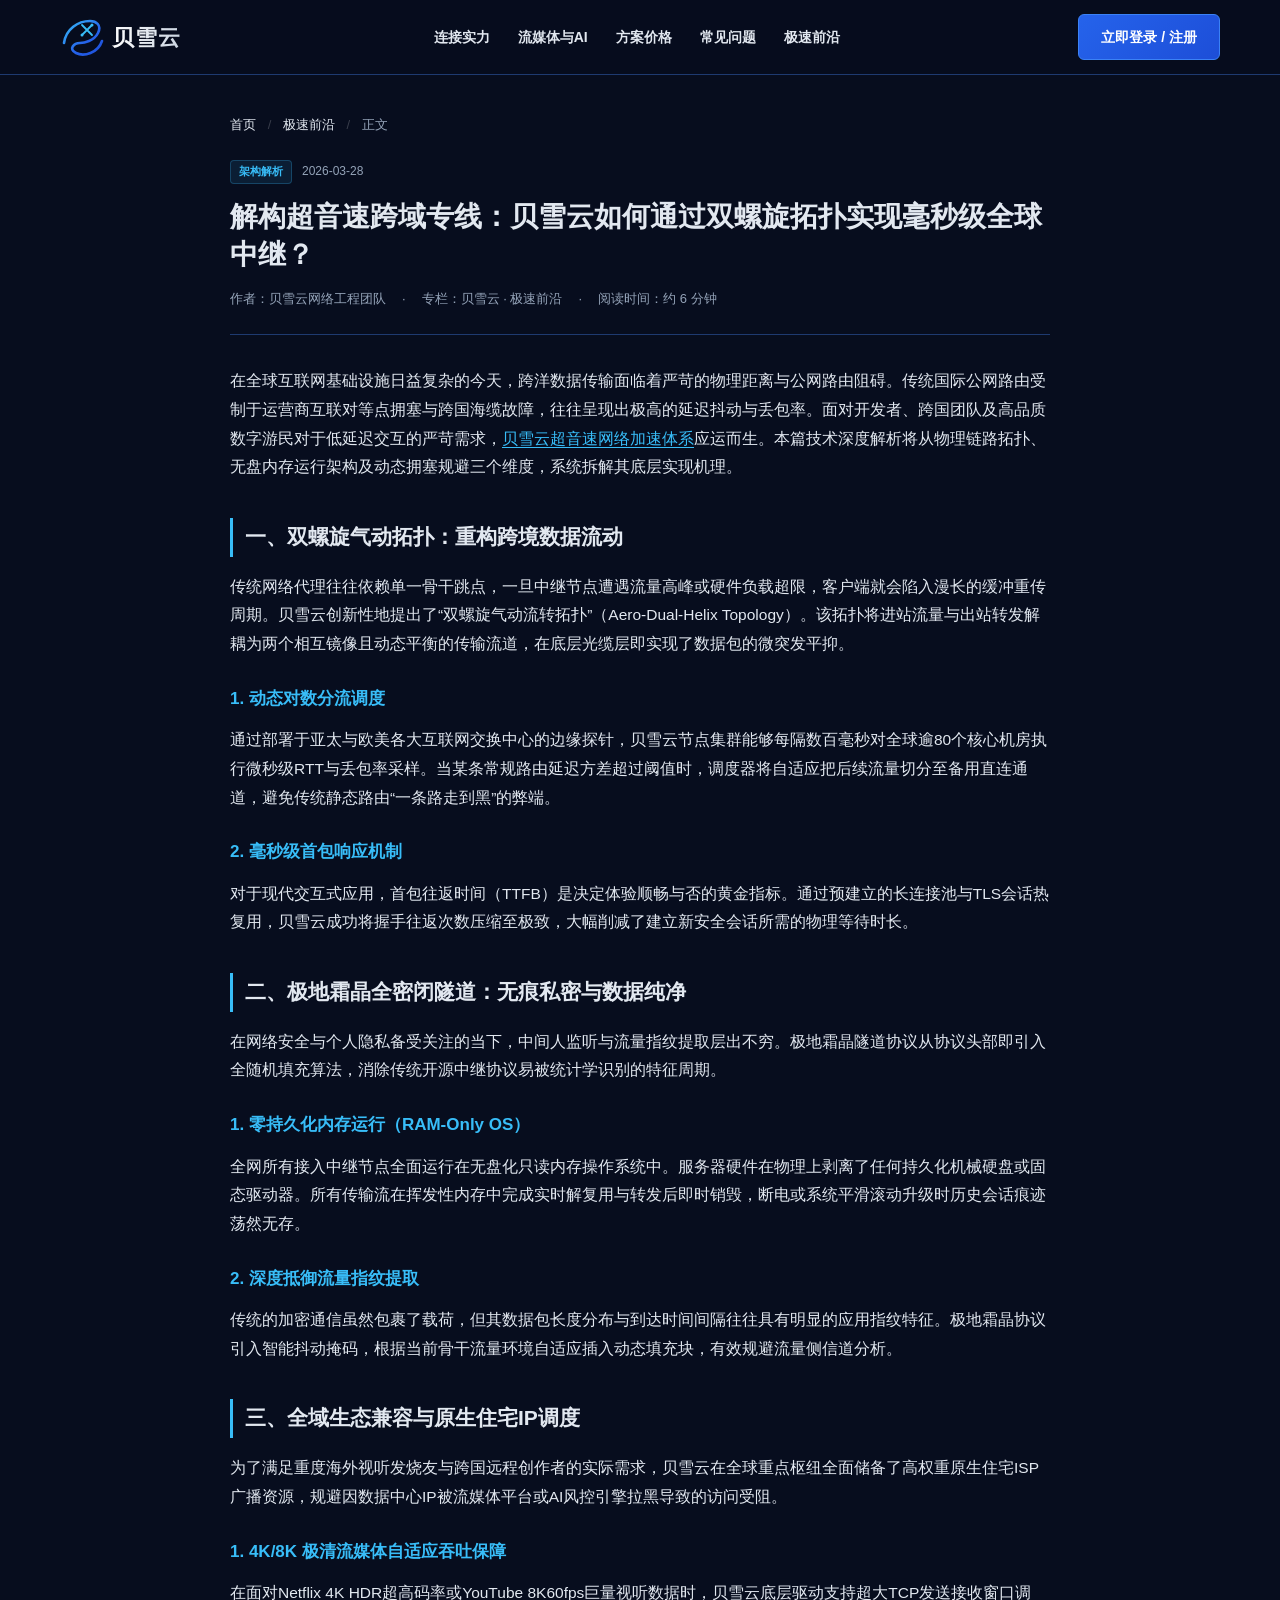
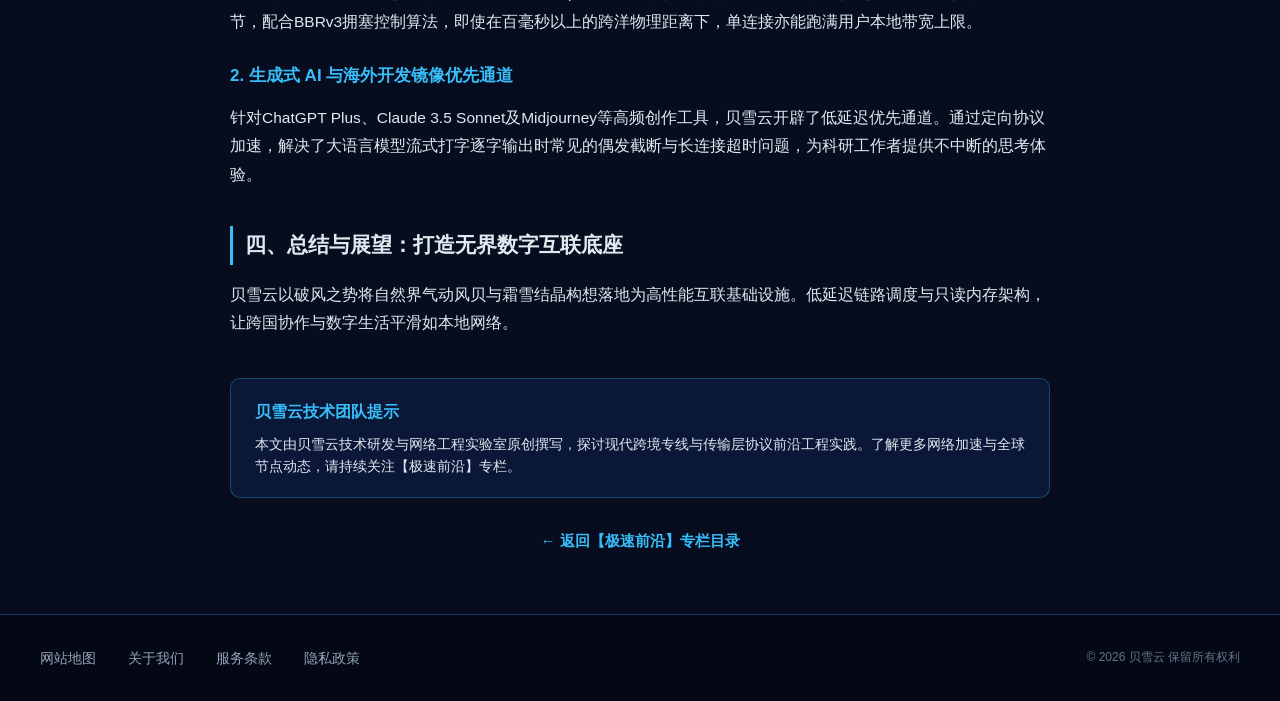
==== aerodynamic-backbone-relay-architecture.html @ 5a732603 "Initial release: beixueyun.autos landing page, SEO articles & sitemap infrastructure" ====
<!DOCTYPE html>
<html lang="zh-CN">
<head>
  <meta charset="UTF-8">
  <meta name="viewport" content="width=device-width, initial-scale=1.0">
  <title>解构超音速跨域专线：贝雪云如何通过双螺旋拓扑实现毫秒级全球中继？ - 贝雪云 极速前沿</title>
  <meta name="description" content="深入解析贝雪云双螺旋气动网络拓扑与极速霜晶专线架构，探索其在只读内存防护、低抖动跨境传输与流媒体AI支持下的底层工程实现。">
  <link rel="stylesheet" href="style.css">
</head>
<body>

  <header class="aero-navbar">
    <div class="aero-nav-container">
      <a href="index.html" class="logo-link" aria-label="贝雪云首页">
        <svg width="135" height="44" viewBox="0 0 135 44" fill="none" xmlns="http://www.w3.org/2000/svg">
          <defs>
            <linearGradient id="aeroGradShellHub" x1="0%" y1="0%" x2="100%" y2="100%">
              <stop offset="0%" stop-color="#38bdf8"/>
              <stop offset="60%" stop-color="#2563eb"/>
              <stop offset="100%" stop-color="#1d4ed8"/>
            </linearGradient>
            <linearGradient id="frostGradTextHub" x1="0%" y1="0%" x2="100%" y2="0%">
              <stop offset="0%" stop-color="#ffffff"/>
              <stop offset="100%" stop-color="#cbd5e1"/>
            </linearGradient>
          </defs>
          <path d="M4 28C6 14 18 6 30 6C36 6 42 10 38 18C34 26 24 28 20 28C14 28 8 34 16 38C24 42 38 38 42 26" stroke="url(#aeroGradShellHub)" stroke-width="2.6" stroke-linecap="round"/>
          <path d="M22 10L32 20M32 10L22 20" stroke="#38bdf8" stroke-width="1.8" stroke-linecap="round"/>
          <circle cx="32" cy="10" r="1.5" fill="#38bdf8"/>
          <circle cx="22" cy="20" r="1.5" fill="#38bdf8"/>
          <text x="52" y="30" font-family="-apple-system, BlinkMacSystemFont, 'Segoe UI', Roboto, sans-serif" font-size="22" font-weight="900" fill="url(#frostGradTextHub)" letter-spacing="1">贝雪云</text>
        </svg>
      </a>
      <ul class="aero-nav-menu">
        <li><a href="index.html#features">连接实力</a></li>
        <li><a href="index.html#media-ai">流媒体与AI</a></li>
        <li><a href="index.html#pricing">方案价格</a></li>
        <li><a href="index.html#faq">常见问题</a></li>
        <li><a href="insights.html" class="active">极速前沿</a></li>
      </ul>
      <div class="nav-cta-group">
        <a href="https://ww012.twilightaff.com/#/?code=A56DH1Af" class="btn-aero-primary" rel="nofollow" target="_blank">立即登录 / 注册</a>
      </div>
      </div>
  </header>

  <main class="aero-main">
    <div class="subpage-container">
      <nav class="breadcrumbs-nav" aria-label="面包屑导航">
        <a href="index.html">首页</a>
        <span class="breadcrumbs-sep">/</span>
        <a href="insights.html">极速前沿</a>
        <span class="breadcrumbs-sep">/</span>
        <span>正文</span>
      </nav>

      <header class="article-header">
        <div class="insight-meta-row">
          <span class="insight-badge">架构解析</span>
          <span class="insight-date">2026-03-28</span>
        </div>
        <h1 class="article-headline">解构超音速跨域专线：贝雪云如何通过双螺旋拓扑实现毫秒级全球中继？</h1>
        <div class="article-meta-bar">
          <span>作者：贝雪云网络工程团队</span>
          <span>&middot;</span>
          <span>专栏：贝雪云 &middot; 极速前沿</span>
          <span>&middot;</span>
          <span>阅读时间：约 6 分钟</span>
        </div>
      </header>

      <article class="article-body">

        <p>在全球互联网基础设施日益复杂的今天，跨洋数据传输面临着严苛的物理距离与公网路由阻碍。传统国际公网路由受制于运营商互联对等点拥塞与跨国海缆故障，往往呈现出极高的延迟抖动与丢包率。面对开发者、跨国团队及高品质数字游民对于低延迟交互的严苛需求，<a href="index.html" class="editorial-link">贝雪云超音速网络加速体系</a>应运而生。本篇技术深度解析将从物理链路拓扑、无盘内存运行架构及动态拥塞规避三个维度，系统拆解其底层实现机理。</p>

        <h2>一、双螺旋气动拓扑：重构跨境数据流动</h2>
        <p>传统网络代理往往依赖单一骨干跳点，一旦中继节点遭遇流量高峰或硬件负载超限，客户端就会陷入漫长的缓冲重传周期。贝雪云创新性地提出了“双螺旋气动流转拓扑”（Aero-Dual-Helix Topology）。该拓扑将进站流量与出站转发解耦为两个相互镜像且动态平衡的传输流道，在底层光缆层即实现了数据包的微突发平抑。</p>
        
        <h3>1. 动态对数分流调度</h3>
        <p>通过部署于亚太与欧美各大互联网交换中心的边缘探针，贝雪云节点集群能够每隔数百毫秒对全球逾80个核心机房执行微秒级RTT与丢包率采样。当某条常规路由延迟方差超过阈值时，调度器将自适应把后续流量切分至备用直连通道，避免传统静态路由“一条路走到黑”的弊端。</p>

        <h3>2. 毫秒级首包响应机制</h3>
        <p>对于现代交互式应用，首包往返时间（TTFB）是决定体验顺畅与否的黄金指标。通过预建立的长连接池与TLS会话热复用，贝雪云成功将握手往返次数压缩至极致，大幅削减了建立新安全会话所需的物理等待时长。</p>

        <h2>二、极地霜晶全密闭隧道：无痕私密与数据纯净</h2>
        <p>在网络安全与个人隐私备受关注的当下，中间人监听与流量指纹提取层出不穷。极地霜晶隧道协议从协议头部即引入全随机填充算法，消除传统开源中继协议易被统计学识别的特征周期。</p>

        <h3>1. 零持久化内存运行（RAM-Only OS）</h3>
        <p>全网所有接入中继节点全面运行在无盘化只读内存操作系统中。服务器硬件在物理上剥离了任何持久化机械硬盘或固态驱动器。所有传输流在挥发性内存中完成实时解复用与转发后即时销毁，断电或系统平滑滚动升级时历史会话痕迹荡然无存。</p>

        <h3>2. 深度抵御流量指纹提取</h3>
        <p>传统的加密通信虽然包裹了载荷，但其数据包长度分布与到达时间间隔往往具有明显的应用指纹特征。极地霜晶协议引入智能抖动掩码，根据当前骨干流量环境自适应插入动态填充块，有效规避流量侧信道分析。</p>

        <h2>三、全域生态兼容与原生住宅IP调度</h2>
        <p>为了满足重度海外视听发烧友与跨国远程创作者的实际需求，贝雪云在全球重点枢纽全面储备了高权重原生住宅ISP广播资源，规避因数据中心IP被流媒体平台或AI风控引擎拉黑导致的访问受阻。</p>

        <h3>1. 4K/8K 极清流媒体自适应吞吐保障</h3>
        <p>在面对Netflix 4K HDR超高码率或YouTube 8K60fps巨量视听数据时，贝雪云底层驱动支持超大TCP发送接收窗口调节，配合BBRv3拥塞控制算法，即使在百毫秒以上的跨洋物理距离下，单连接亦能跑满用户本地带宽上限。</p>

        <h3>2. 生成式 AI 与海外开发镜像优先通道</h3>
        <p>针对ChatGPT Plus、Claude 3.5 Sonnet及Midjourney等高频创作工具，贝雪云开辟了低延迟优先通道。通过定向协议加速，解决了大语言模型流式打字逐字输出时常见的偶发截断与长连接超时问题，为科研工作者提供不中断的思考体验。</p>

        <h2>四、总结与展望：打造无界数字互联底座</h2>
        <p>贝雪云以破风之势将自然界气动风贝与霜雪结晶构想落地为高性能互联基础设施。低延迟链路调度与只读内存架构，让跨国协作与数字生活平滑如本地网络。</p>
        
      </article>

      <div class="article-callout" style="margin-top: 40px;">
        <h4>贝雪云技术团队提示</h4>
        <p>本文由贝雪云技术研发与网络工程实验室原创撰写，探讨现代跨境专线与传输层协议前沿工程实践。了解更多网络加速与全球节点动态，请持续关注【极速前沿】专栏。</p>
      </div>

      <div style="margin-top: 30px; text-align: center;">
        <a href="insights.html" class="insight-read-more" style="font-size: 15px;">&larr; 返回【极速前沿】专栏目录</a>
      </div>
    </div>
  </main>

  <footer class="aero-footer-minimal">
    <div class="footer-inner">
      <ul class="footer-links-only">
        <li><a href="sitemap.html">网站地图</a></li>
        <li><a href="about.html">关于我们</a></li>
        <li><a href="terms.html">服务条款</a></li>
        <li><a href="privacy.html">隐私政策</a></li>
      </ul>
      <div class="footer-brand-copy">
        &copy; 2026 贝雪云 保留所有权利
      </div>
    </div>
  </footer>

</body>
</html>
---- style.css ----
/* ============================================================
   贝雪云 - 纯原生极速样式表
   设计风格：超音速航空流线与破风霜贝 (Aero Flight & Frost Shell)
   规范标准：移动 4G 首屏 < 1000ms，零外部阻塞，全端响应式
   ============================================================ */

:root {
  --bg-deep: #070d1e;
  --bg-surface: #0f1a36;
  --bg-card: #152449;
  --bg-card-hover: #1b2e5c;
  --border-line: #1e3a70;
  --border-accent: #2563eb;
  --aero-blue: #3b82f6;
  --aero-cyan: #38bdf8;
  --frost-silver: #e2e8f0;
  --frost-white: #ffffff;
  --turbine-gold: #f59e0b;
  --text-muted: #94a3b8;
  --radius-sm: 6px;
  --radius-md: 12px;
  --radius-lg: 18px;
  --font-stack: -apple-system, BlinkMacSystemFont, "Segoe UI", Roboto, "PingFang SC", "Hiragino Sans GB", "Microsoft YaHei", sans-serif;
  --font-mono: ui-monospace, SFMono-Regular, Menlo, Monaco, Consolas, monospace;
}

*, *::before, *::after {
  box-sizing: border-box;
  margin: 0;
  padding: 0;
}

html {
  font-family: var(--font-stack);
  background-color: var(--bg-deep);
  color: var(--frost-silver);
  line-height: 1.6;
  -webkit-font-smoothing: antialiased;
  scroll-behavior: smooth;
}

body {
  overflow-x: hidden;
  min-height: 100vh;
  display: flex;
  flex-direction: column;
}

a {
  color: inherit;
  text-decoration: none;
}

/* 顶部遥测状态条 */
.aero-telemetry-banner {
  background: #040814;
  border-bottom: 1px solid var(--border-line);
  font-size: 12px;
  color: var(--text-muted);
  padding: 8px 16px;
}
.aero-telemetry-inner {
  max-width: 1200px;
  margin: 0 auto;
  display: flex;
  justify-content: space-between;
  align-items: center;
  flex-wrap: wrap;
  gap: 8px;
}
.telemetry-chip {
  display: inline-flex;
  align-items: center;
  gap: 6px;
  font-family: var(--font-mono);
  font-size: 11px;
  color: var(--aero-cyan);
  background: rgba(56, 189, 248, 0.08);
  padding: 2px 8px;
  border-radius: 4px;
  border: 1px solid rgba(56, 189, 248, 0.2);
}
.telemetry-dot {
  width: 6px;
  height: 6px;
  border-radius: 50%;
  background: #10b981;
}

/* 导航 */
.aero-navbar {
  position: sticky;
  top: 0;
  z-index: 100;
  background: rgba(7, 13, 30, 0.96);
  border-bottom: 1px solid var(--border-line);
}
.aero-nav-container {
  max-width: 1200px;
  margin: 0 auto;
  padding: 14px 20px;
  display: flex;
  justify-content: space-between;
  align-items: center;
}
.logo-link {
  display: flex;
  align-items: center;
  gap: 12px;
}
.aero-nav-menu {
  display: flex;
  align-items: center;
  gap: 28px;
  list-style: none;
}
.aero-nav-menu li a {
  font-size: 14px;
  font-weight: 600;
  color: var(--frost-silver);
  transition: color 0.15s ease;
}
.aero-nav-menu li a:hover {
  color: var(--aero-cyan);
}
.nav-cta-group {
  display: flex;
  align-items: center;
  gap: 12px;
}

/* 按钮规范 */
.btn-aero-primary {
  display: inline-flex;
  align-items: center;
  justify-content: center;
  padding: 11px 22px;
  font-size: 14px;
  font-weight: 600;
  color: #ffffff;
  background: linear-gradient(135deg, #2563eb, #1d4ed8);
  border: 1px solid #3b82f6;
  border-radius: var(--radius-sm);
  transition: transform 0.15s ease, background 0.15s ease;
  cursor: pointer;
  white-space: nowrap;
}
.btn-aero-primary:hover {
  background: linear-gradient(135deg, #3b82f6, #2563eb);
  transform: translateY(-1px);
}
.btn-aero-pbn {
  display: inline-flex;
  align-items: center;
  justify-content: center;
  padding: 11px 20px;
  font-size: 14px;
  font-weight: 600;
  color: var(--turbine-gold);
  background: rgba(245, 158, 11, 0.08);
  border: 1px solid rgba(245, 158, 11, 0.35);
  border-radius: var(--radius-sm);
  transition: transform 0.15s ease, background 0.15s ease;
  white-space: nowrap;
}
.btn-aero-pbn:hover {
  background: rgba(245, 158, 11, 0.16);
  transform: translateY(-1px);
}
.btn-aero-subtle {
  display: inline-flex;
  align-items: center;
  justify-content: center;
  padding: 11px 20px;
  font-size: 14px;
  font-weight: 500;
  color: var(--frost-silver);
  background: var(--bg-card);
  border: 1px solid var(--border-line);
  border-radius: var(--radius-sm);
  transition: background 0.15s ease;
}
.btn-aero-subtle:hover {
  background: var(--bg-card-hover);
}

/* 主容器 */
.aero-main {
  flex: 1;
  max-width: 1200px;
  margin: 0 auto;
  padding: 0 20px;
  width: 100%;
}

/* Hero 非对称偏左双栏 */
.aero-split-hero {
  padding: 60px 0 50px;
  display: grid;
  grid-template-columns: 1.15fr 0.85fr;
  gap: 40px;
  align-items: center;
}
.hero-tag {
  display: inline-flex;
  align-items: center;
  gap: 8px;
  font-size: 12px;
  font-weight: 600;
  color: var(--aero-cyan);
  background: rgba(56, 189, 248, 0.08);
  border: 1px solid rgba(56, 189, 248, 0.25);
  padding: 4px 12px;
  border-radius: var(--radius-sm);
  margin-bottom: 20px;
}
.hero-headline {
  font-size: 40px;
  font-weight: 800;
  line-height: 1.25;
  color: var(--frost-white);
  margin-bottom: 18px;
  letter-spacing: -0.5px;
}
.hero-headline span {
  color: var(--aero-cyan);
}
.hero-subtitle {
  font-size: 16px;
  color: var(--text-muted);
  line-height: 1.7;
  margin-bottom: 30px;
}
.hero-btn-row {
  display: flex;
  flex-wrap: wrap;
  gap: 14px;
  margin-bottom: 30px;
}
.hero-telemetry-counters {
  display: grid;
  grid-template-columns: repeat(3, 1fr);
  gap: 12px;
  padding-top: 20px;
  border-top: 1px solid var(--border-line);
}
.counter-box .label {
  font-size: 12px;
  color: var(--text-muted);
}
.counter-box .val {
  font-size: 20px;
  font-weight: 700;
  color: var(--frost-white);
  font-family: var(--font-mono);
}

/* Hero 右侧气动风贝与霜雪晶刃纯动效艺术卡片 */
.hero-aero-shell {
  background: linear-gradient(145deg, #0e1933, #070f22);
  border: 1px solid rgba(56, 189, 248, 0.3);
  border-radius: var(--radius-md);
  padding: 16px;
  position: relative;
  overflow: hidden;
  box-shadow: 0 16px 40px rgba(0, 0, 0, 0.5);
  display: flex;
  justify-content: center;
  align-items: center;
}
.aero-art-canvas-wrap {
  width: 100%;
  display: flex;
  justify-content: center;
  align-items: center;
}
.aero-svg-canvas {
  width: 100%;
  height: auto;
  max-height: 330px;
  display: block;
}

/* 动效关键帧：纯艺术气动风贝与霜雪结晶 */
@keyframes aeroSlipstreamFlow {
  0% { stroke-dashoffset: 80; }
  100% { stroke-dashoffset: 0; }
}
@keyframes frostCrystalOrbit1 {
  0% { transform: rotate(0deg); }
  100% { transform: rotate(360deg); }
}
@keyframes frostCrystalOrbit2 {
  0% { transform: rotate(360deg); }
  100% { transform: rotate(0deg); }
}
@keyframes aeroShellBreathe {
  0%, 100% { transform: scale(1); filter: drop-shadow(0 0 8px rgba(37, 99, 235, 0.4)); }
  50% { transform: scale(1.025); filter: drop-shadow(0 0 18px rgba(56, 189, 248, 0.8)); }
}
@keyframes snowSparkleShimmer {
  0%, 100% { opacity: 0.35; transform: scale(0.9); }
  50% { opacity: 1; transform: scale(1.15); filter: drop-shadow(0 0 8px #ffffff); }
}

.anim-shell-breathe {
  transform-origin: 250px 175px;
  animation: aeroShellBreathe 4s ease-in-out infinite;
}
.anim-slipstream {
  stroke-dasharray: 10 8;
  animation: aeroSlipstreamFlow 2s linear infinite;
}
.anim-frost-rot1 {
  transform-origin: center;
  animation: frostCrystalOrbit1 14s linear infinite;
}
.anim-frost-rot2 {
  transform-origin: center;
  animation: frostCrystalOrbit2 10s linear infinite;
}
.anim-frost-rot3 {
  transform-origin: center;
  animation: frostCrystalOrbit1 8s linear infinite;
}
.anim-sparkle {
  animation: snowSparkleShimmer 2.5s ease-in-out infinite;
}

/* 通用章节容器 */
.aero-section {
  padding: 50px 0;
  border-top: 1px solid var(--border-line);
}
.section-header-block {
  margin-bottom: 36px;
}
.section-pretitle {
  font-size: 12px;
  font-weight: 700;
  text-transform: uppercase;
  color: var(--aero-cyan);
  letter-spacing: 1px;
  margin-bottom: 8px;
}
.section-headline {
  font-size: 28px;
  font-weight: 700;
  color: var(--frost-white);
  line-height: 1.3;
}
.section-desc {
  font-size: 15px;
  color: var(--text-muted);
  margin-top: 8px;
  max-width: 700px;
}

/* 核心优势：3 张流线卡片 */
.aero-features-grid {
  display: grid;
  grid-template-columns: repeat(3, 1fr);
  gap: 24px;
}
.aero-feature-card {
  background: var(--bg-surface);
  border: 1px solid var(--border-line);
  border-radius: var(--radius-md);
  padding: 28px 24px;
  transition: transform 0.2s ease, border-color 0.2s ease;
}
.aero-feature-card:hover {
  transform: translateY(-3px);
  border-color: var(--border-accent);
}
.feature-icon-wrapper {
  width: 48px;
  height: 48px;
  display: flex;
  align-items: center;
  justify-content: center;
  background: rgba(37, 99, 235, 0.12);
  border: 1px solid rgba(59, 130, 246, 0.3);
  border-radius: var(--radius-sm);
  margin-bottom: 20px;
}
.aero-feature-card h3 {
  font-size: 18px;
  font-weight: 700;
  color: var(--frost-white);
  margin-bottom: 12px;
}
.aero-feature-card p {
  font-size: 14px;
  color: var(--text-muted);
  line-height: 1.6;
}

/* 流媒体与 AI 支持：4 张阶梯横卡 */
.aero-media-grid {
  display: grid;
  grid-template-columns: repeat(2, 1fr);
  gap: 20px;
}
.media-card {
  background: var(--bg-surface);
  border: 1px solid var(--border-line);
  border-radius: var(--radius-md);
  padding: 24px;
  display: flex;
  gap: 20px;
  align-items: flex-start;
}
.media-icon-box {
  width: 44px;
  height: 44px;
  flex-shrink: 0;
  display: flex;
  align-items: center;
  justify-content: center;
  background: rgba(56, 189, 248, 0.1);
  border: 1px solid rgba(56, 189, 248, 0.25);
  border-radius: var(--radius-sm);
}
.media-card-content h3 {
  font-size: 17px;
  font-weight: 700;
  color: var(--frost-white);
  margin-bottom: 8px;
}
.media-card-content p {
  font-size: 13.5px;
  color: var(--text-muted);
  line-height: 1.55;
  margin-bottom: 10px;
}
.media-tag-row {
  display: flex;
  gap: 8px;
  flex-wrap: wrap;
}
.media-tag {
  font-size: 11px;
  font-family: var(--font-mono);
  background: var(--bg-card);
  color: var(--aero-cyan);
  padding: 2px 8px;
  border-radius: 4px;
  border: 1px solid var(--border-line);
}

/* 订阅方案比较表：3 档 */
.aero-pricing-grid {
  display: grid;
  grid-template-columns: repeat(3, 1fr);
  gap: 24px;
  align-items: stretch;
}
.pricing-card {
  background: var(--bg-surface);
  border: 1px solid var(--border-line);
  border-radius: var(--radius-md);
  padding: 32px 26px;
  display: flex;
  flex-direction: column;
  position: relative;
}
.pricing-card.featured {
  border-color: var(--aero-blue);
  background: #111e40;
  box-shadow: 0 0 0 1px var(--aero-blue);
}
.featured-badge {
  position: absolute;
  top: -12px;
  right: 20px;
  background: var(--turbine-gold);
  color: #000000;
  font-size: 11px;
  font-weight: 700;
  padding: 3px 10px;
  border-radius: 4px;
  text-transform: uppercase;
  letter-spacing: 0.5px;
}
.plan-name {
  font-size: 18px;
  font-weight: 700;
  color: var(--frost-white);
  margin-bottom: 6px;
}
.plan-desc {
  font-size: 13px;
  color: var(--text-muted);
  margin-bottom: 20px;
}
.plan-price-wrap {
  display: flex;
  align-items: baseline;
  gap: 4px;
  margin-bottom: 24px;
  padding-bottom: 20px;
  border-bottom: 1px solid var(--border-line);
}
.currency {
  font-size: 20px;
  color: var(--frost-silver);
  font-weight: 600;
}
.amount {
  font-size: 40px;
  font-weight: 800;
  color: var(--frost-white);
  font-family: var(--font-mono);
}
.period {
  font-size: 13px;
  color: var(--text-muted);
}
.plan-specs {
  list-style: none;
  margin-bottom: 30px;
  flex: 1;
}
.plan-specs li {
  font-size: 13.5px;
  color: var(--frost-silver);
  margin-bottom: 12px;
  display: flex;
  align-items: center;
  gap: 10px;
}
.spec-bullet {
  width: 6px;
  height: 6px;
  border-radius: 50%;
  background: var(--aero-blue);
  flex-shrink: 0;
}
.pricing-cta {
  width: 100%;
}

/* FAQ 常见问答：4 组 */
.faq-grid {
  display: grid;
  grid-template-columns: 1fr;
  gap: 14px;
}
.faq-item {
  background: var(--bg-surface);
  border: 1px solid var(--border-line);
  border-radius: var(--radius-sm);
  overflow: hidden;
}
.faq-summary {
  padding: 18px 22px;
  font-size: 15px;
  font-weight: 600;
  color: var(--frost-white);
  cursor: pointer;
  display: flex;
  justify-content: space-between;
  align-items: center;
  user-select: none;
}
.faq-summary::-webkit-details-marker {
  display: none;
}
.faq-answer {
  padding: 0 22px 20px;
  font-size: 14px;
  color: var(--text-muted);
  line-height: 1.65;
}

/* 用户实测体验：4 位用户 */
.testimonials-grid {
  display: grid;
  grid-template-columns: repeat(4, 1fr);
  gap: 20px;
}
.testimonial-card {
  background: var(--bg-surface);
  border: 1px solid var(--border-line);
  border-radius: var(--radius-md);
  padding: 22px;
  display: flex;
  flex-direction: column;
  justify-content: space-between;
}
.testi-text {
  font-size: 13.5px;
  color: var(--frost-silver);
  line-height: 1.6;
  margin-bottom: 16px;
}
.testi-author {
  display: flex;
  align-items: center;
  gap: 10px;
  padding-top: 14px;
  border-top: 1px solid rgba(30, 58, 112, 0.4);
}
.author-avatar {
  width: 34px;
  height: 34px;
  border-radius: 50%;
  background: #1e3a70;
  color: var(--aero-cyan);
  display: flex;
  align-items: center;
  justify-content: center;
  font-weight: 700;
  font-size: 12px;
}
.author-info .name {
  font-size: 13px;
  font-weight: 600;
  color: var(--frost-white);
}
.author-info .role {
  font-size: 11px;
  color: var(--text-muted);
}

/* 底部 CTA 破风行动区 */
.aero-thrust-cta {
  background: linear-gradient(135deg, #0e1a3b, #152758);
  border: 1px solid var(--border-accent);
  border-radius: var(--radius-md);
  padding: 44px 36px;
  text-align: center;
  margin: 40px 0 60px;
}
.cta-title {
  font-size: 28px;
  font-weight: 800;
  color: var(--frost-white);
  margin-bottom: 12px;
}
.cta-subtitle {
  font-size: 15px;
  color: var(--text-muted);
  max-width: 600px;
  margin: 0 auto 24px;
}
.cta-btn-wrap {
  display: flex;
  justify-content: center;
  gap: 14px;
  flex-wrap: wrap;
}

/* 页脚：严格仅展示 4 个中文标题 */
.aero-footer-minimal {
  background: #040814;
  border-top: 1px solid var(--border-line);
  padding: 30px 20px;
  margin-top: auto;
}
.footer-inner {
  max-width: 1200px;
  margin: 0 auto;
  display: flex;
  justify-content: space-between;
  align-items: center;
  flex-wrap: wrap;
  gap: 20px;
}
.footer-links-only {
  display: flex;
  gap: 32px;
  list-style: none;
}
.footer-links-only li a {
  font-size: 14px;
  color: var(--text-muted);
  transition: color 0.15s ease;
}
.footer-links-only li a:hover {
  color: var(--aero-cyan);
}
.footer-brand-copy {
  font-size: 12px;
  color: #64748b;
}

/* 独立二级页面通用布局 */
.subpage-container {
  max-width: 860px;
  margin: 40px auto 60px;
  padding: 0 20px;
}
.subpage-header {
  padding-bottom: 24px;
  border-bottom: 1px solid var(--border-line);
  margin-bottom: 30px;
}
.subpage-title {
  font-size: 30px;
  font-weight: 800;
  color: var(--frost-white);
  margin-bottom: 8px;
}
.subpage-meta {
  font-size: 13px;
  color: var(--text-muted);
}
.subpage-article {
  font-size: 15px;
  line-height: 1.8;
  color: var(--frost-silver);
}
.subpage-article h2 {
  font-size: 20px;
  font-weight: 700;
  color: var(--frost-white);
  margin: 32px 0 14px;
}
.subpage-article h3 {
  font-size: 17px;
  font-weight: 600;
  color: var(--aero-cyan);
  margin: 20px 0 10px;
}
.subpage-article p {
  margin-bottom: 16px;
}
.subpage-article ul, .subpage-article ol {
  margin: 0 0 20px 24px;
}
.subpage-article li {
  margin-bottom: 8px;
}

/* 移动端媒体查询 (< 768px 与 < 480px) */
@media (max-width: 992px) {
  .aero-split-hero {
    grid-template-columns: 1fr;
    gap: 30px;
  }
  .aero-features-grid,
  .aero-pricing-grid {
    grid-template-columns: 1fr;
  }
  .aero-media-grid {
    grid-template-columns: 1fr;
  }
  .testimonials-grid {
    grid-template-columns: repeat(2, 1fr);
  }
}

@media (max-width: 768px) {
  .aero-nav-container {
    flex-wrap: wrap;
    gap: 10px;
    padding: 10px 16px;
  }
  .aero-nav-menu {
    order: 3;
    width: 100%;
    justify-content: space-around;
    gap: 8px;
    padding-top: 8px;
    border-top: 1px solid rgba(255, 255, 255, 0.08);
  }
  .aero-nav-menu li a {
    font-size: 13px;
  }
}

@media (max-width: 640px) {
  .aero-navbar .nav-cta-group {
    gap: 8px;
  }
  .hero-headline {
    font-size: 28px;
  }
  .hero-btn-row {
    flex-direction: column;
  }
  .hero-btn-row a {
    width: 100%;
    min-height: 48px;
  }
  .hero-telemetry-counters {
    grid-template-columns: 1fr;
    gap: 14px;
  }
  .testimonials-grid {
    grid-template-columns: 1fr;
  }
  .footer-links-only {
    flex-direction: column;
    gap: 14px;
  }
  .footer-inner {
    flex-direction: column;
    align-items: flex-start;
  }
}

/* 全局可点击正文/内文链接规范与 :visited 锁定 */
a.editorial-link,
.article-body a,
.subpage-article a.text-link {
  color: var(--aero-cyan);
  text-decoration: underline;
  text-underline-offset: 3px;
  font-weight: 500;
  transition: color 0.15s ease, opacity 0.15s ease;
}
a.editorial-link:visited,
.article-body a:visited,
.subpage-article a.text-link:visited {
  color: var(--aero-cyan);
}
a.editorial-link:hover,
.article-body a:hover,
.subpage-article a.text-link:hover {
  color: #7dd3fc;
  opacity: 0.9;
}

/* 资讯专栏与深度文章专用版式 */
.breadcrumbs-nav {
  margin-bottom: 24px;
  font-size: 13px;
  color: var(--text-muted);
}
.breadcrumbs-nav a {
  color: var(--frost-silver);
  transition: color 0.15s;
}
.breadcrumbs-nav a:hover {
  color: var(--aero-cyan);
}
.breadcrumbs-sep {
  margin: 0 8px;
  color: rgba(255, 255, 255, 0.2);
}
.insights-grid {
  display: grid;
  grid-template-columns: repeat(3, 1fr);
  gap: 24px;
  margin-top: 36px;
}
.insight-card {
  background: var(--bg-surface);
  border: 1px solid var(--border-line);
  border-radius: 12px;
  padding: 24px;
  display: flex;
  flex-direction: column;
  justify-content: space-between;
  transition: transform 0.2s ease, border-color 0.2s ease, box-shadow 0.2s ease;
}
.insight-card:hover {
  transform: translateY(-4px);
  border-color: rgba(56, 189, 248, 0.4);
  box-shadow: 0 12px 28px rgba(0, 0, 0, 0.35);
}
.insight-card-top {
  margin-bottom: 16px;
}
.insight-meta-row {
  display: flex;
  align-items: center;
  gap: 10px;
  font-size: 12px;
  color: var(--text-muted);
  margin-bottom: 12px;
}
.insight-badge {
  display: inline-block;
  font-size: 11px;
  font-weight: 600;
  color: var(--aero-cyan);
  background: rgba(56, 189, 248, 0.1);
  padding: 2px 8px;
  border-radius: 4px;
  border: 1px solid rgba(56, 189, 248, 0.25);
}
.insight-title {
  font-size: 18px;
  font-weight: 700;
  color: var(--text-heading);
  line-height: 1.45;
  margin-bottom: 12px;
}
.insight-title a {
  color: var(--text-heading);
  transition: color 0.15s;
}
.insight-title a:hover {
  color: var(--aero-cyan);
}
.insight-desc {
  font-size: 13.5px;
  color: var(--frost-silver);
  line-height: 1.6;
  margin-bottom: 20px;
}
.insight-footer {
  display: flex;
  justify-content: space-between;
  align-items: center;
  font-size: 12.5px;
  padding-top: 14px;
  border-top: 1px solid rgba(255, 255, 255, 0.05);
}
.insight-read-more {
  color: var(--aero-cyan);
  font-weight: 600;
  display: inline-flex;
  align-items: center;
  gap: 4px;
}
.insight-read-more:hover {
  text-decoration: underline;
}
.article-header {
  margin-bottom: 32px;
  padding-bottom: 24px;
  border-bottom: 1px solid var(--border-line);
}
.article-headline {
  font-size: 28px;
  font-weight: 800;
  color: var(--text-heading);
  line-height: 1.35;
  margin: 14px 0 16px;
}
.article-meta-bar {
  display: flex;
  flex-wrap: wrap;
  align-items: center;
  gap: 16px;
  font-size: 13px;
  color: var(--text-muted);
}
.article-body {
  font-size: 15.5px;
  line-height: 1.85;
  color: var(--frost-silver);
}
.article-body h2 {
  font-size: 21px;
  font-weight: 700;
  color: var(--text-heading);
  margin: 36px 0 16px;
  padding-left: 12px;
  border-left: 3px solid var(--aero-cyan);
}
.article-body h3 {
  font-size: 17px;
  font-weight: 600;
  color: var(--aero-cyan);
  margin: 24px 0 12px;
}
.article-body p {
  margin-bottom: 18px;
}
.article-body ul, .article-body ol {
  margin: 0 0 20px 24px;
}
.article-body li {
  margin-bottom: 8px;
}
.article-body blockquote {
  margin: 24px 0;
  padding: 16px 20px;
  background: rgba(56, 189, 248, 0.06);
  border-left: 4px solid var(--aero-cyan);
  border-radius: 0 8px 8px 0;
  font-size: 14.5px;
  color: #e2e8f0;
}
.article-callout {
  margin: 30px 0;
  padding: 20px 24px;
  background: rgba(37, 99, 235, 0.12);
  border: 1px solid rgba(56, 189, 248, 0.3);
  border-radius: 10px;
}
.article-callout h4 {
  font-size: 16px;
  font-weight: 700;
  color: var(--aero-cyan);
  margin-bottom: 8px;
}
.article-callout p {
  margin-bottom: 0;
  font-size: 14px;
}
@media (max-width: 992px) {
  .insights-grid {
    grid-template-columns: repeat(2, 1fr);
  }
}
@media (max-width: 640px) {
  .insights-grid {
    grid-template-columns: 1fr;
  }
  .article-headline {
    font-size: 22px;
  }
}
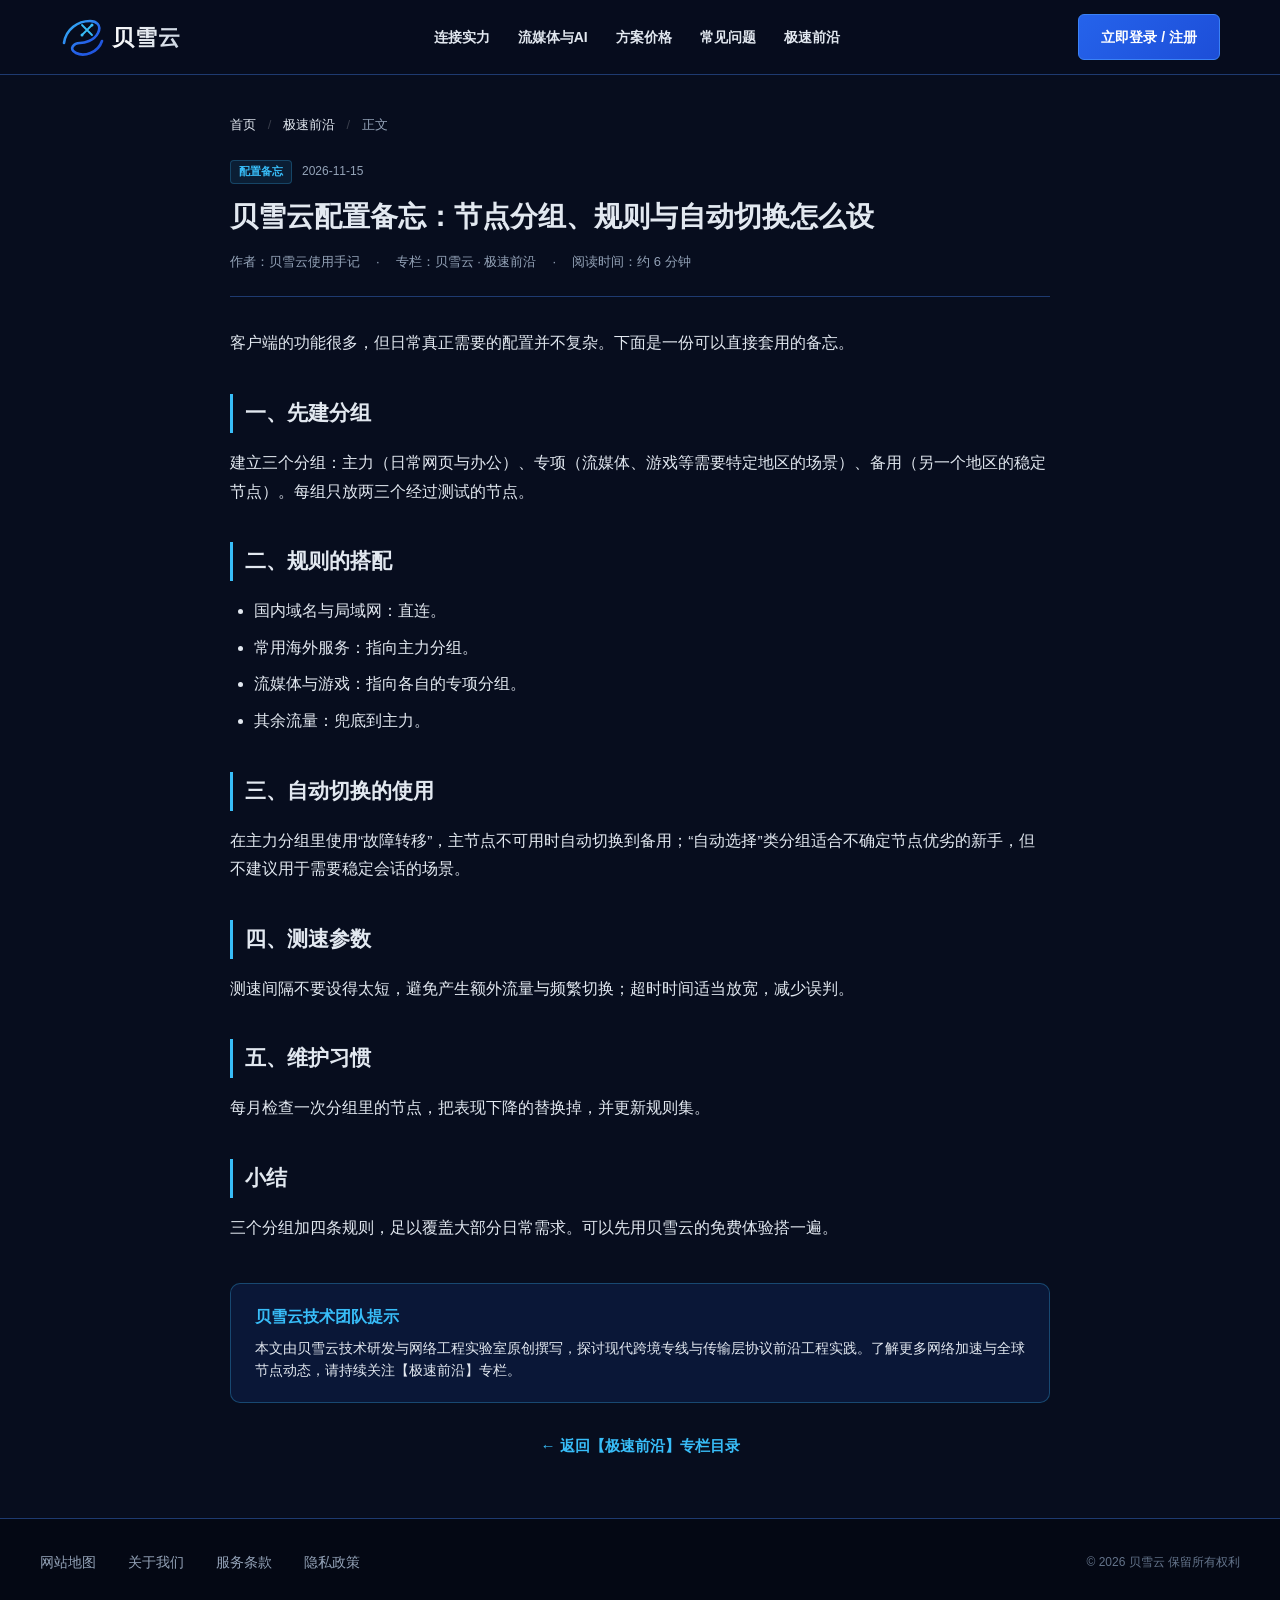
==== commit 9c273a45: "Update blog hyperlinks to dajichang.mom" ====
--- a/aerodynamic-backbone-relay-architecture.html
+++ b/aerodynamic-backbone-relay-architecture.html
@@ -3,8 +3,8 @@
 <head>
   <meta charset="UTF-8">
   <meta name="viewport" content="width=device-width, initial-scale=1.0">
-  <title>解构超音速跨域专线：贝雪云如何通过双螺旋拓扑实现毫秒级全球中继？ - 贝雪云 极速前沿</title>
-  <meta name="description" content="深入解析贝雪云双螺旋气动网络拓扑与极速霜晶专线架构，探索其在只读内存防护、低抖动跨境传输与流媒体AI支持下的底层工程实现。">
+  <title>贝雪云配置备忘：节点分组、规则与自动切换怎么设 - 贝雪云极速前沿</title>
+  <meta name="description" content="整理使用贝雪云时的一份配置备忘：怎样给节点分组、搭配规则与自动切换，让日常、流媒体与备用各有清晰的分工。">
   <link rel="stylesheet" href="style.css">
 </head>
 <body>
@@ -56,54 +56,34 @@
 
       <header class="article-header">
         <div class="insight-meta-row">
-          <span class="insight-badge">架构解析</span>
-          <span class="insight-date">2026-03-28</span>
+          <span class="insight-badge">配置备忘</span>
+          <span class="insight-date">2026-11-15</span>
         </div>
-        <h1 class="article-headline">解构超音速跨域专线：贝雪云如何通过双螺旋拓扑实现毫秒级全球中继？</h1>
+        <h1 class="article-headline">贝雪云配置备忘：节点分组、规则与自动切换怎么设</h1>
         <div class="article-meta-bar">
-          <span>作者：贝雪云网络工程团队</span>
-          <span>&middot;</span>
-          <span>专栏：贝雪云 &middot; 极速前沿</span>
-          <span>&middot;</span>
-          <span>阅读时间：约 6 分钟</span>
-        </div>
+ <span>作者：贝雪云使用手记</span>
+ <span>&middot;</span>
+ <span>专栏：贝雪云 &middot; 极速前沿</span>
+ <span>&middot;</span>
+ <span>阅读时间：约 6 分钟</span>
+ </div>
       </header>
 
       <article class="article-body">
-
-        <p>在全球互联网基础设施日益复杂的今天，跨洋数据传输面临着严苛的物理距离与公网路由阻碍。传统国际公网路由受制于运营商互联对等点拥塞与跨国海缆故障，往往呈现出极高的延迟抖动与丢包率。面对开发者、跨国团队及高品质数字游民对于低延迟交互的严苛需求，<a href="index.html" class="editorial-link">贝雪云超音速网络加速体系</a>应运而生。本篇技术深度解析将从物理链路拓扑、无盘内存运行架构及动态拥塞规避三个维度，系统拆解其底层实现机理。</p>
-
-        <h2>一、双螺旋气动拓扑：重构跨境数据流动</h2>
-        <p>传统网络代理往往依赖单一骨干跳点，一旦中继节点遭遇流量高峰或硬件负载超限，客户端就会陷入漫长的缓冲重传周期。贝雪云创新性地提出了“双螺旋气动流转拓扑”（Aero-Dual-Helix Topology）。该拓扑将进站流量与出站转发解耦为两个相互镜像且动态平衡的传输流道，在底层光缆层即实现了数据包的微突发平抑。</p>
-        
-        <h3>1. 动态对数分流调度</h3>
-        <p>通过部署于亚太与欧美各大互联网交换中心的边缘探针，贝雪云节点集群能够每隔数百毫秒对全球逾80个核心机房执行微秒级RTT与丢包率采样。当某条常规路由延迟方差超过阈值时，调度器将自适应把后续流量切分至备用直连通道，避免传统静态路由“一条路走到黑”的弊端。</p>
-
-        <h3>2. 毫秒级首包响应机制</h3>
-        <p>对于现代交互式应用，首包往返时间（TTFB）是决定体验顺畅与否的黄金指标。通过预建立的长连接池与TLS会话热复用，贝雪云成功将握手往返次数压缩至极致，大幅削减了建立新安全会话所需的物理等待时长。</p>
-
-        <h2>二、极地霜晶全密闭隧道：无痕私密与数据纯净</h2>
-        <p>在网络安全与个人隐私备受关注的当下，中间人监听与流量指纹提取层出不穷。极地霜晶隧道协议从协议头部即引入全随机填充算法，消除传统开源中继协议易被统计学识别的特征周期。</p>
-
-        <h3>1. 零持久化内存运行（RAM-Only OS）</h3>
-        <p>全网所有接入中继节点全面运行在无盘化只读内存操作系统中。服务器硬件在物理上剥离了任何持久化机械硬盘或固态驱动器。所有传输流在挥发性内存中完成实时解复用与转发后即时销毁，断电或系统平滑滚动升级时历史会话痕迹荡然无存。</p>
-
-        <h3>2. 深度抵御流量指纹提取</h3>
-        <p>传统的加密通信虽然包裹了载荷，但其数据包长度分布与到达时间间隔往往具有明显的应用指纹特征。极地霜晶协议引入智能抖动掩码，根据当前骨干流量环境自适应插入动态填充块，有效规避流量侧信道分析。</p>
-
-        <h2>三、全域生态兼容与原生住宅IP调度</h2>
-        <p>为了满足重度海外视听发烧友与跨国远程创作者的实际需求，贝雪云在全球重点枢纽全面储备了高权重原生住宅ISP广播资源，规避因数据中心IP被流媒体平台或AI风控引擎拉黑导致的访问受阻。</p>
-
-        <h3>1. 4K/8K 极清流媒体自适应吞吐保障</h3>
-        <p>在面对Netflix 4K HDR超高码率或YouTube 8K60fps巨量视听数据时，贝雪云底层驱动支持超大TCP发送接收窗口调节，配合BBRv3拥塞控制算法，即使在百毫秒以上的跨洋物理距离下，单连接亦能跑满用户本地带宽上限。</p>
-
-        <h3>2. 生成式 AI 与海外开发镜像优先通道</h3>
-        <p>针对ChatGPT Plus、Claude 3.5 Sonnet及Midjourney等高频创作工具，贝雪云开辟了低延迟优先通道。通过定向协议加速，解决了大语言模型流式打字逐字输出时常见的偶发截断与长连接超时问题，为科研工作者提供不中断的思考体验。</p>
-
-        <h2>四、总结与展望：打造无界数字互联底座</h2>
-        <p>贝雪云以破风之势将自然界气动风贝与霜雪结晶构想落地为高性能互联基础设施。低延迟链路调度与只读内存架构，让跨国协作与数字生活平滑如本地网络。</p>
-        
-      </article>
+<p>客户端的功能很多，但日常真正需要的配置并不复杂。下面是一份可以直接套用的备忘。</p>
+<h2>一、先建分组</h2>
+<p>建立三个分组：主力（日常网页与办公）、专项（流媒体、游戏等需要特定地区的场景）、备用（另一个地区的稳定节点）。每组只放两三个经过测试的节点。</p>
+<h2>二、规则的搭配</h2>
+<ul><li>国内域名与局域网：直连。</li><li>常用海外服务：指向主力分组。</li><li>流媒体与游戏：指向各自的专项分组。</li><li>其余流量：兜底到主力。</li></ul>
+<h2>三、自动切换的使用</h2>
+<p>在主力分组里使用“故障转移”，主节点不可用时自动切换到备用；“自动选择”类分组适合不确定节点优劣的新手，但不建议用于需要稳定会话的场景。</p>
+<h2>四、测速参数</h2>
+<p>测速间隔不要设得太短，避免产生额外流量与频繁切换；超时时间适当放宽，减少误判。</p>
+<h2>五、维护习惯</h2>
+<p>每月检查一次分组里的节点，把表现下降的替换掉，并更新规则集。</p>
+<h2>小结</h2>
+<p>三个分组加四条规则，足以覆盖大部分日常需求。可以先用贝雪云的免费体验搭一遍。</p>
+ </article>
 
       <div class="article-callout" style="margin-top: 40px;">
         <h4>贝雪云技术团队提示</h4>
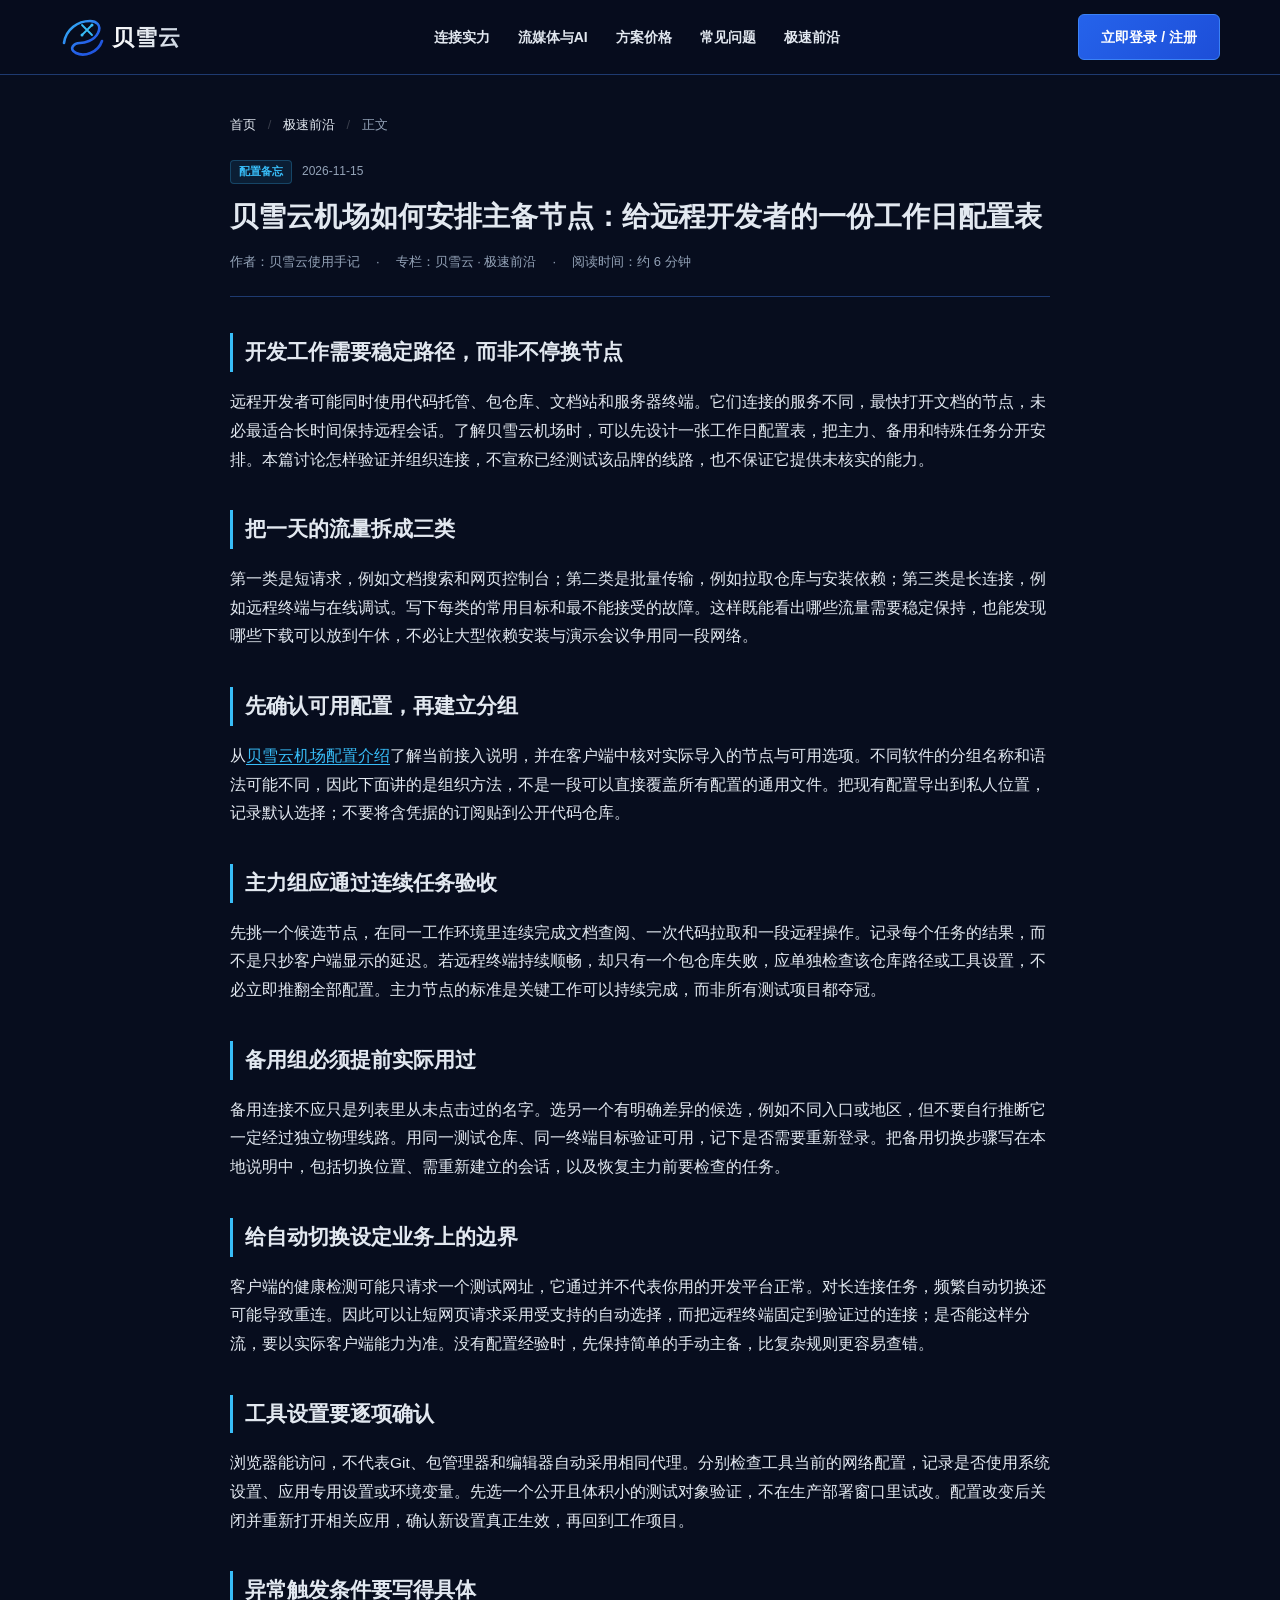
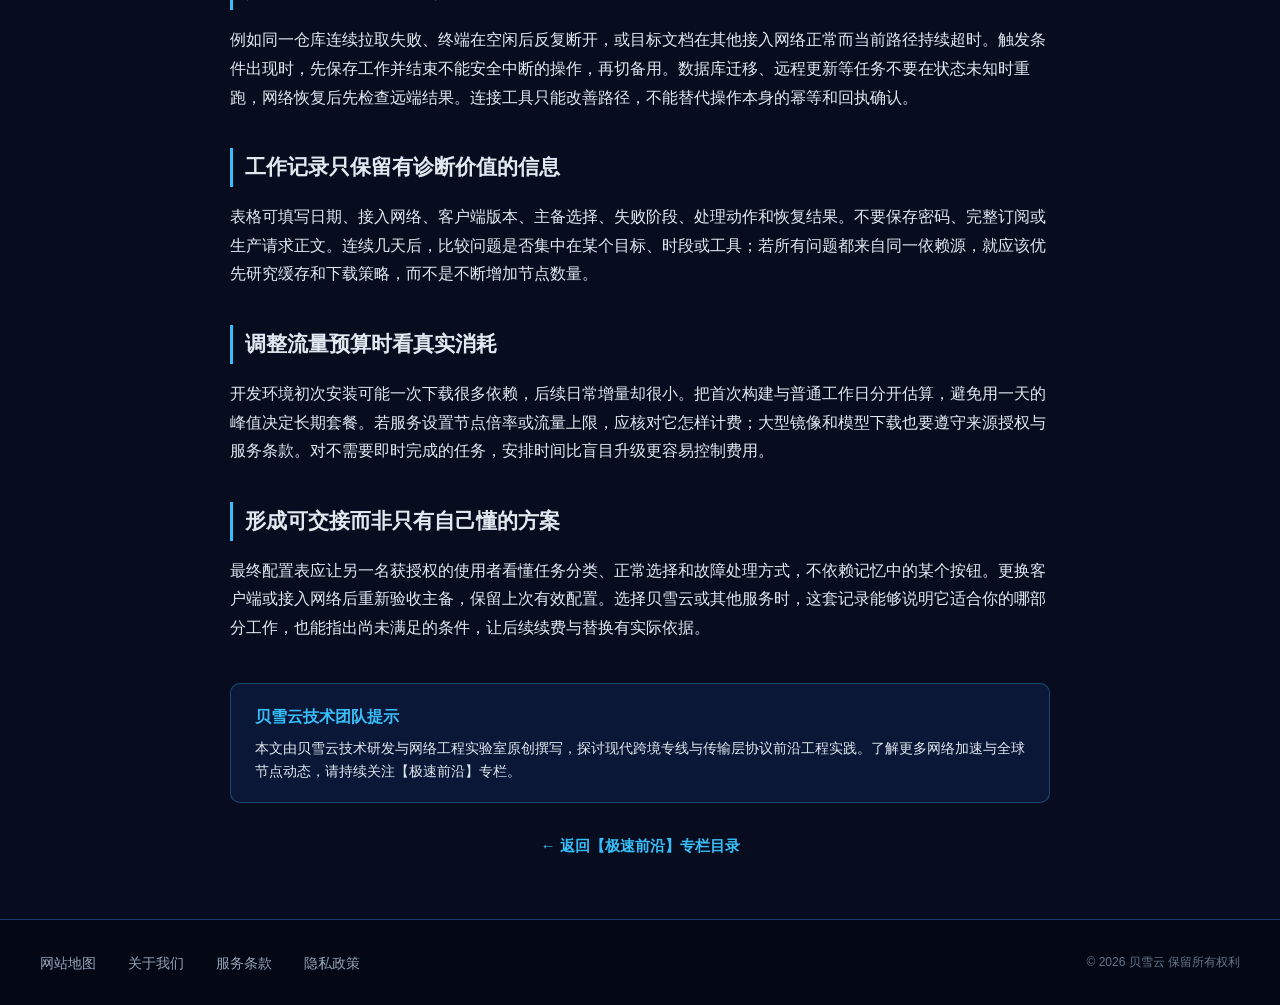
==== commit dc2f38a9: "Restore detailed guides and clarify airport homepage introductions" ====
--- a/aerodynamic-backbone-relay-architecture.html
+++ b/aerodynamic-backbone-relay-architecture.html
@@ -1,114 +1,93 @@
 <!DOCTYPE html>
+
 <html lang="zh-CN">
 <head>
-  <meta charset="UTF-8">
-  <meta name="viewport" content="width=device-width, initial-scale=1.0">
-  <title>贝雪云配置备忘：节点分组、规则与自动切换怎么设 - 贝雪云极速前沿</title>
-  <meta name="description" content="整理使用贝雪云时的一份配置备忘：怎样给节点分组、搭配规则与自动切换，让日常、流媒体与备用各有清晰的分工。">
-  <link rel="stylesheet" href="style.css">
+<meta charset="utf-8"/>
+<meta content="width=device-width, initial-scale=1.0" name="viewport"/>
+<title>贝雪云机场如何安排主备节点：给远程开发者的一份工作日配置表</title>
+<meta content="以代码拉取、技术文档和远程会话为任务安排贝雪云主备节点，说明配置分组、切换触发条件和故障记录，不虚构线路架构或实测成绩。" name="description"/>
+<link href="style.css" rel="stylesheet"/>
 </head>
 <body>
-
-  <header class="aero-navbar">
-    <div class="aero-nav-container">
-      <a href="index.html" class="logo-link" aria-label="贝雪云首页">
-        <svg width="135" height="44" viewBox="0 0 135 44" fill="none" xmlns="http://www.w3.org/2000/svg">
-          <defs>
-            <linearGradient id="aeroGradShellHub" x1="0%" y1="0%" x2="100%" y2="100%">
-              <stop offset="0%" stop-color="#38bdf8"/>
-              <stop offset="60%" stop-color="#2563eb"/>
-              <stop offset="100%" stop-color="#1d4ed8"/>
-            </linearGradient>
-            <linearGradient id="frostGradTextHub" x1="0%" y1="0%" x2="100%" y2="0%">
-              <stop offset="0%" stop-color="#ffffff"/>
-              <stop offset="100%" stop-color="#cbd5e1"/>
-            </linearGradient>
-          </defs>
-          <path d="M4 28C6 14 18 6 30 6C36 6 42 10 38 18C34 26 24 28 20 28C14 28 8 34 16 38C24 42 38 38 42 26" stroke="url(#aeroGradShellHub)" stroke-width="2.6" stroke-linecap="round"/>
-          <path d="M22 10L32 20M32 10L22 20" stroke="#38bdf8" stroke-width="1.8" stroke-linecap="round"/>
-          <circle cx="32" cy="10" r="1.5" fill="#38bdf8"/>
-          <circle cx="22" cy="20" r="1.5" fill="#38bdf8"/>
-          <text x="52" y="30" font-family="-apple-system, BlinkMacSystemFont, 'Segoe UI', Roboto, sans-serif" font-size="22" font-weight="900" fill="url(#frostGradTextHub)" letter-spacing="1">贝雪云</text>
-        </svg>
-      </a>
-      <ul class="aero-nav-menu">
-        <li><a href="index.html#features">连接实力</a></li>
-        <li><a href="index.html#media-ai">流媒体与AI</a></li>
-        <li><a href="index.html#pricing">方案价格</a></li>
-        <li><a href="index.html#faq">常见问题</a></li>
-        <li><a href="insights.html" class="active">极速前沿</a></li>
-      </ul>
-      <div class="nav-cta-group">
-        <a href="https://ww012.twilightaff.com/#/?code=A56DH1Af" class="btn-aero-primary" rel="nofollow" target="_blank">立即登录 / 注册</a>
+<header class="aero-navbar">
+<div class="aero-nav-container">
+<a aria-label="贝雪云首页" class="logo-link" href="index.html">
+<svg fill="none" height="44" viewbox="0 0 135 44" width="135" xmlns="http://www.w3.org/2000/svg">
+<defs>
+<lineargradient id="aeroGradShellHub" x1="0%" x2="100%" y1="0%" y2="100%">
+<stop offset="0%" stop-color="#38bdf8"></stop>
+<stop offset="60%" stop-color="#2563eb"></stop>
+<stop offset="100%" stop-color="#1d4ed8"></stop>
+</lineargradient>
+<lineargradient id="frostGradTextHub" x1="0%" x2="100%" y1="0%" y2="0%">
+<stop offset="0%" stop-color="#ffffff"></stop>
+<stop offset="100%" stop-color="#cbd5e1"></stop>
+</lineargradient>
+</defs>
+<path d="M4 28C6 14 18 6 30 6C36 6 42 10 38 18C34 26 24 28 20 28C14 28 8 34 16 38C24 42 38 38 42 26" stroke="url(#aeroGradShellHub)" stroke-linecap="round" stroke-width="2.6"></path>
+<path d="M22 10L32 20M32 10L22 20" stroke="#38bdf8" stroke-linecap="round" stroke-width="1.8"></path>
+<circle cx="32" cy="10" fill="#38bdf8" r="1.5"></circle>
+<circle cx="22" cy="20" fill="#38bdf8" r="1.5"></circle>
+<text fill="url(#frostGradTextHub)" font-family="-apple-system, BlinkMacSystemFont, 'Segoe UI', Roboto, sans-serif" font-size="22" font-weight="900" letter-spacing="1" x="52" y="30">贝雪云</text>
+</svg>
+</a>
+<ul class="aero-nav-menu">
+<li><a href="index.html#features">连接实力</a></li>
+<li><a href="index.html#media-ai">流媒体与AI</a></li>
+<li><a href="index.html#pricing">方案价格</a></li>
+<li><a href="index.html#faq">常见问题</a></li>
+<li><a class="active" href="insights.html">极速前沿</a></li>
+</ul>
+<div class="nav-cta-group">
+<a class="btn-aero-primary" href="https://ww012.twilightaff.com/#/?code=A56DH1Af" rel="nofollow" target="_blank">立即登录 / 注册</a>
+</div>
+</div>
+</header>
+<main class="aero-main">
+<div class="subpage-container">
+<nav aria-label="面包屑导航" class="breadcrumbs-nav">
+<a href="index.html">首页</a>
+<span class="breadcrumbs-sep">/</span>
+<a href="insights.html">极速前沿</a>
+<span class="breadcrumbs-sep">/</span>
+<span>正文</span>
+</nav>
+<header class="article-header">
+<div class="insight-meta-row">
+<span class="insight-badge">配置备忘</span>
+<span class="insight-date">2026-11-15</span>
+</div>
+<h1 class="article-headline">贝雪云机场如何安排主备节点：给远程开发者的一份工作日配置表</h1>
+<div class="article-meta-bar">
+<span>作者：贝雪云使用手记</span>
+<span>·</span>
+<span>专栏：贝雪云 · 极速前沿</span>
+<span>·</span>
+<span>阅读时间：约 6 分钟</span>
+</div>
+</header>
+<article class="article-body"><div data-swc-article-body="2026-11-16"><h2>开发工作需要稳定路径，而非不停换节点</h2><p>远程开发者可能同时使用代码托管、包仓库、文档站和服务器终端。它们连接的服务不同，最快打开文档的节点，未必最适合长时间保持远程会话。了解贝雪云机场时，可以先设计一张工作日配置表，把主力、备用和特殊任务分开安排。本篇讨论怎样验证并组织连接，不宣称已经测试该品牌的线路，也不保证它提供未核实的能力。</p><h2>把一天的流量拆成三类</h2><p>第一类是短请求，例如文档搜索和网页控制台；第二类是批量传输，例如拉取仓库与安装依赖；第三类是长连接，例如远程终端与在线调试。写下每类的常用目标和最不能接受的故障。这样既能看出哪些流量需要稳定保持，也能发现哪些下载可以放到午休，不必让大型依赖安装与演示会议争用同一段网络。</p><h2>先确认可用配置，再建立分组</h2><p>从<a href="https://beixueyun.autos/">贝雪云机场配置介绍</a>了解当前接入说明，并在客户端中核对实际导入的节点与可用选项。不同软件的分组名称和语法可能不同，因此下面讲的是组织方法，不是一段可以直接覆盖所有配置的通用文件。把现有配置导出到私人位置，记录默认选择；不要将含凭据的订阅贴到公开代码仓库。</p><h2>主力组应通过连续任务验收</h2><p>先挑一个候选节点，在同一工作环境里连续完成文档查阅、一次代码拉取和一段远程操作。记录每个任务的结果，而不是只抄客户端显示的延迟。若远程终端持续顺畅，却只有一个包仓库失败，应单独检查该仓库路径或工具设置，不必立即推翻全部配置。主力节点的标准是关键工作可以持续完成，而非所有测试项目都夺冠。</p><h2>备用组必须提前实际用过</h2><p>备用连接不应只是列表里从未点击过的名字。选另一个有明确差异的候选，例如不同入口或地区，但不要自行推断它一定经过独立物理线路。用同一测试仓库、同一终端目标验证可用，记下是否需要重新登录。把备用切换步骤写在本地说明中，包括切换位置、需重新建立的会话，以及恢复主力前要检查的任务。</p><h2>给自动切换设定业务上的边界</h2><p>客户端的健康检测可能只请求一个测试网址，它通过并不代表你用的开发平台正常。对长连接任务，频繁自动切换还可能导致重连。因此可以让短网页请求采用受支持的自动选择，而把远程终端固定到验证过的连接；是否能这样分流，要以实际客户端能力为准。没有配置经验时，先保持简单的手动主备，比复杂规则更容易查错。</p><h2>工具设置要逐项确认</h2><p>浏览器能访问，不代表Git、包管理器和编辑器自动采用相同代理。分别检查工具当前的网络配置，记录是否使用系统设置、应用专用设置或环境变量。先选一个公开且体积小的测试对象验证，不在生产部署窗口里试改。配置改变后关闭并重新打开相关应用，确认新设置真正生效，再回到工作项目。</p><h2>异常触发条件要写得具体</h2><p>例如同一仓库连续拉取失败、终端在空闲后反复断开，或目标文档在其他接入网络正常而当前路径持续超时。触发条件出现时，先保存工作并结束不能安全中断的操作，再切备用。数据库迁移、远程更新等任务不要在状态未知时重跑，网络恢复后先检查远端结果。连接工具只能改善路径，不能替代操作本身的幂等和回执确认。</p><h2>工作记录只保留有诊断价值的信息</h2><p>表格可填写日期、接入网络、客户端版本、主备选择、失败阶段、处理动作和恢复结果。不要保存密码、完整订阅或生产请求正文。连续几天后，比较问题是否集中在某个目标、时段或工具；若所有问题都来自同一依赖源，就应该优先研究缓存和下载策略，而不是不断增加节点数量。</p><h2>调整流量预算时看真实消耗</h2><p>开发环境初次安装可能一次下载很多依赖，后续日常增量却很小。把首次构建与普通工作日分开估算，避免用一天的峰值决定长期套餐。若服务设置节点倍率或流量上限，应核对它怎样计费；大型镜像和模型下载也要遵守来源授权与服务条款。对不需要即时完成的任务，安排时间比盲目升级更容易控制费用。</p><h2>形成可交接而非只有自己懂的方案</h2><p>最终配置表应让另一名获授权的使用者看懂任务分类、正常选择和故障处理方式，不依赖记忆中的某个按钮。更换客户端或接入网络后重新验收主备，保留上次有效配置。选择贝雪云或其他服务时，这套记录能够说明它适合你的哪部分工作，也能指出尚未满足的条件，让后续续费与替换有实际依据。</p></div></article>
+<div class="article-callout" style="margin-top: 40px;">
+<h4>贝雪云技术团队提示</h4>
+<p>本文由贝雪云技术研发与网络工程实验室原创撰写，探讨现代跨境专线与传输层协议前沿工程实践。了解更多网络加速与全球节点动态，请持续关注【极速前沿】专栏。</p>
+</div>
+<div style="margin-top: 30px; text-align: center;">
+<a class="insight-read-more" href="insights.html" style="font-size: 15px;">← 返回【极速前沿】专栏目录</a>
+</div>
+</div>
+</main>
+<footer class="aero-footer-minimal">
+<div class="footer-inner">
+<ul class="footer-links-only">
+<li><a href="sitemap.html">网站地图</a></li>
+<li><a href="about.html">关于我们</a></li>
+<li><a href="terms.html">服务条款</a></li>
+<li><a href="privacy.html">隐私政策</a></li>
+</ul>
+<div class="footer-brand-copy">
+        © 2026 贝雪云 保留所有权利
       </div>
-      </div>
-  </header>
-
-  <main class="aero-main">
-    <div class="subpage-container">
-      <nav class="breadcrumbs-nav" aria-label="面包屑导航">
-        <a href="index.html">首页</a>
-        <span class="breadcrumbs-sep">/</span>
-        <a href="insights.html">极速前沿</a>
-        <span class="breadcrumbs-sep">/</span>
-        <span>正文</span>
-      </nav>
-
-      <header class="article-header">
-        <div class="insight-meta-row">
-          <span class="insight-badge">配置备忘</span>
-          <span class="insight-date">2026-11-15</span>
-        </div>
-        <h1 class="article-headline">贝雪云配置备忘：节点分组、规则与自动切换怎么设</h1>
-        <div class="article-meta-bar">
- <span>作者：贝雪云使用手记</span>
- <span>&middot;</span>
- <span>专栏：贝雪云 &middot; 极速前沿</span>
- <span>&middot;</span>
- <span>阅读时间：约 6 分钟</span>
- </div>
-      </header>
-
-      <article class="article-body">
-<p>客户端的功能很多，但日常真正需要的配置并不复杂。下面是一份可以直接套用的备忘。</p>
-<h2>一、先建分组</h2>
-<p>建立三个分组：主力（日常网页与办公）、专项（流媒体、游戏等需要特定地区的场景）、备用（另一个地区的稳定节点）。每组只放两三个经过测试的节点。</p>
-<h2>二、规则的搭配</h2>
-<ul><li>国内域名与局域网：直连。</li><li>常用海外服务：指向主力分组。</li><li>流媒体与游戏：指向各自的专项分组。</li><li>其余流量：兜底到主力。</li></ul>
-<h2>三、自动切换的使用</h2>
-<p>在主力分组里使用“故障转移”，主节点不可用时自动切换到备用；“自动选择”类分组适合不确定节点优劣的新手，但不建议用于需要稳定会话的场景。</p>
-<h2>四、测速参数</h2>
-<p>测速间隔不要设得太短，避免产生额外流量与频繁切换；超时时间适当放宽，减少误判。</p>
-<h2>五、维护习惯</h2>
-<p>每月检查一次分组里的节点，把表现下降的替换掉，并更新规则集。</p>
-<h2>小结</h2>
-<p>三个分组加四条规则，足以覆盖大部分日常需求。可以先用贝雪云的免费体验搭一遍。</p>
- </article>
-
-      <div class="article-callout" style="margin-top: 40px;">
-        <h4>贝雪云技术团队提示</h4>
-        <p>本文由贝雪云技术研发与网络工程实验室原创撰写，探讨现代跨境专线与传输层协议前沿工程实践。了解更多网络加速与全球节点动态，请持续关注【极速前沿】专栏。</p>
-      </div>
-
-      <div style="margin-top: 30px; text-align: center;">
-        <a href="insights.html" class="insight-read-more" style="font-size: 15px;">&larr; 返回【极速前沿】专栏目录</a>
-      </div>
-    </div>
-  </main>
-
-  <footer class="aero-footer-minimal">
-    <div class="footer-inner">
-      <ul class="footer-links-only">
-        <li><a href="sitemap.html">网站地图</a></li>
-        <li><a href="about.html">关于我们</a></li>
-        <li><a href="terms.html">服务条款</a></li>
-        <li><a href="privacy.html">隐私政策</a></li>
-      </ul>
-      <div class="footer-brand-copy">
-        &copy; 2026 贝雪云 保留所有权利
-      </div>
-    </div>
-  </footer>
-
+</div>
+</footer>
 </body>
 </html>
